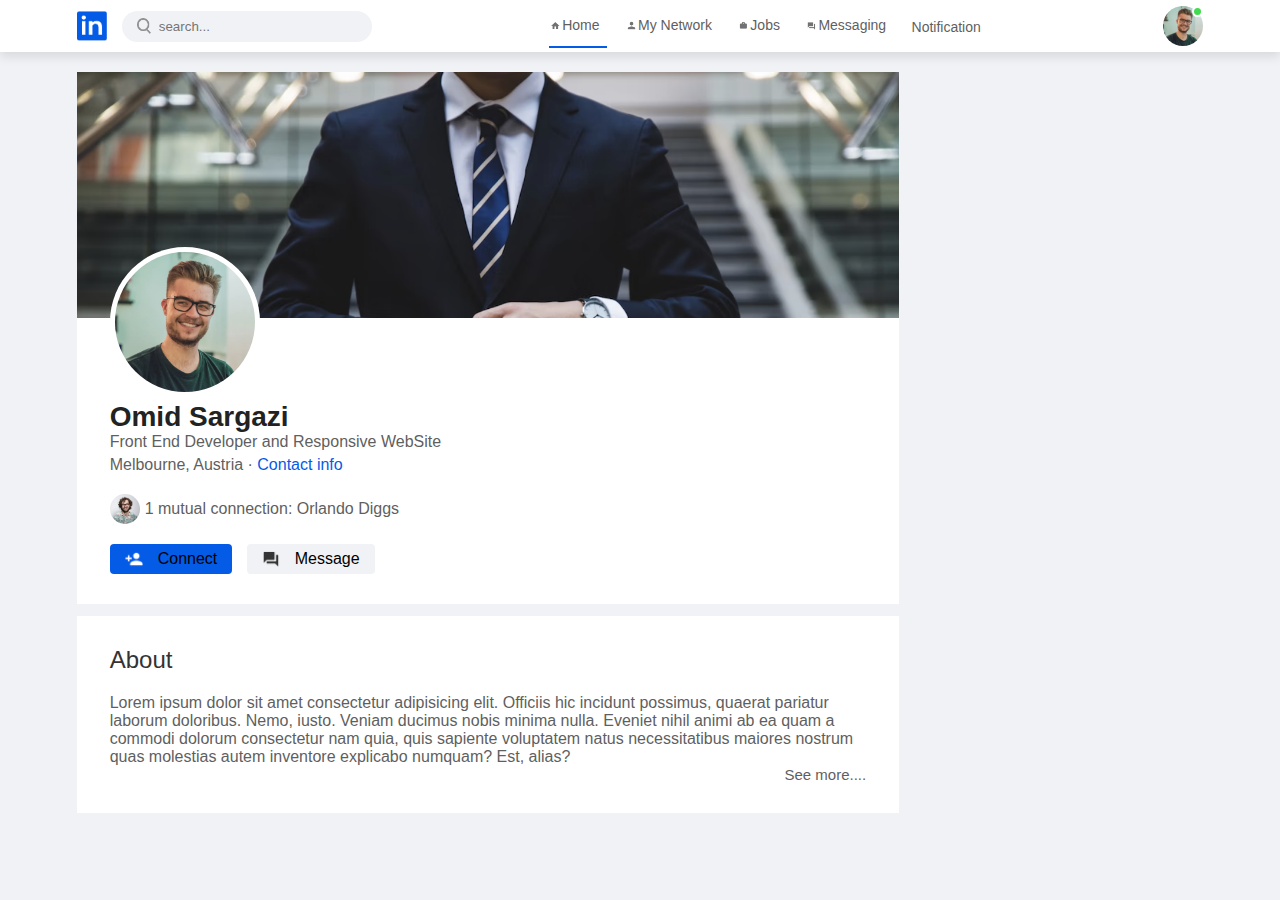
==== profile.html @ cab13033 "create about section in profile page" ====
<!DOCTYPE html>
<html lang="en">
<head>
    <meta charset="UTF-8">
    <meta name="viewport" content="width=device-width, initial-scale=1.0">
    <title>Document</title>
    <link rel="stylesheet" href="style.css">
</head>
<body>
    <nav class="navbar">
        <div class="nav-left">
            <a href="index.html" class="logo"><img src="./images/logo.png" alt=""></a>

            <div class="search-box">
                <img src="./images/search.png" alt="">
                <input type="text" placeholder="search...">
            </div>
        </div>
        <div class="nav-center">
            <ul>
                <li><a href="" class="active-link" ><img src="./images/home.png" alt=""><span>Home</span></a></li>
                <li><a href=""><img src="./images/network.png" alt=""><span>My Network</span></a></li>
                <li><a href=""><img src="./images/jobs.png" alt=""><span>Jobs</span></a></li>
                <li><a href=""><img src="./images/message.png" alt=""><span>Messaging</span></a></li>
                <li><a href="./images/notification.png"><span>Notification</span></a></li>
            </ul>
        </div>
        <div class="nav-right">
            <div class="online">
                <img onclick="toggleMenu()" src="./images/user-1.png" class="nav-profile-img" alt="">
            </div>
        </div>

        <!----------------------- profile-drop-down-menu------------------- -->
        <div class="profile-menu-wrap" id="profileMenu">
            <div class="profile-menu">
                <div class="user-info">
                    <img src="./images/user-1.png" alt="">
                    <div>
                        <h3>Omid Sargazi</h3>
                        <a href="">See Your Profile</a>
                    </div>
                </div>
                <hr/>
                <a href="" class="profile-menu-link">
                    <img src="./images/feedback.png" alt="">
                    <p>Give Feedback</p>
                    <span>></span>
                </a>
                <a href="" class="profile-menu-link">
                    <img src="./images/setting.png" alt="">
                    <p>Settings & Privacy</p>
                    <span>></span>
                </a>
                <a href="" class="profile-menu-link">
                    <img src="./images/help.png" alt="">
                    <p>Help & Support</p>
                    <span>></span>
                </a>
                <a href="" class="profile-menu-link">
                    <img src="./images/display.png" alt="">
                    <p>Display & Accessibility</p>
                    <span>></span>
                </a>
                <a href="" class="profile-menu-link">
                    <img src="./images/logout.png" alt="">
                    <p>Logout</p>
                    <span>></span>
                </a>
            </div>
        </div>
    </nav>

    <div class="container">
        <div class="profile-main">
            <div class="profile-container">
                <img src="./images/cover-pic.png" width="100%" alt="">
                <div class="profile-container-inner">
                    <img src="./images/user-1.png" class="profile-pic" alt="">
                    <h1>Omid Sargazi</h1>
                    <b>Front End Developer and Responsive WebSite</b>
                    <p>Melbourne, Austria &middot; <a href="">Contact info</a></p>
                    <div class="mutual-connection">
                        <img src="./images/user-2.png" alt="">
                        <span>1 mutual connection: Orlando Diggs </span>
                    </div>
                    <div class="profile-btn">
                        <a class="primary-btn" href=""><img src="./images/connect.png" alt="">Connect</a>
                        <a href=""><img src="./images/chat.png" alt="">Message</a>
                    </div>
                </div>
            </div>
            <div class="profile-desc">
                <h2>About</h2>
                <p>Lorem ipsum dolor sit amet consectetur adipisicing elit. Officiis hic incidunt possimus, quaerat pariatur laborum doloribus. Nemo, iusto. Veniam ducimus nobis minima nulla. Eveniet nihil animi ab ea quam a commodi dolorum consectetur nam quia, quis sapiente voluptatem natus necessitatibus maiores nostrum quas molestias autem inventore explicabo numquam? Est, alias?</p>
                <a href="" class="see-more-link">See more....</a>
            </div>
        </div>
        <div class="profile-sidebar"></div>
    </div>
    <script src="script.js"></script>
</body>
</html>
---- style.css ----
* {
  margin: 0;
  padding: 0;
  font-family: "Poppins", sans-serif;
  box-sizing: border-box;
}
body {
  background: #f0f2f5;
  color: #5f5f5f;
}
a {
  text-decoration: none;
  color: #5f5f5f;
}

/* Navbar */

.navbar {
  display: flex;
  align-items: center;
  justify-content: space-between;
  background: #fff;
  padding: 6px 6%;
  position: sticky;
  top: 0;
  z-index: 10;
  box-shadow: 0 5px 10px rgba(0, 0, 0, 0.1);
}

.logo img {
  width: 30px;
  margin-right: 15px;
  display: block;
}
.nav-center ul li {
  display: inline-block;
  list-style: none;
}
.nav-center ul li a {
  display: flex;
  align-items: center;
  font-size: 14px;
  margin: 5px 8px;
  padding-right: 5px;
  position: relative;
}
.nav-center ul li a img {
  width: 13px;
}

.nav-center ul li a::after {
  content: "";
  border: 1px solid #045be6;
  width: 100%;
  bottom: -15px;
  left: 0;
  position: absolute;
  opacity: 0;
  transition: all 0.3s;
}
.nav-center ul li a:hover::after,
.nav-center ul li a.active-link::after {
  opacity: 1;
}

.nav-profile-img {
  width: 40px;
  border-radius: 50%;
  display: block;
  cursor: pointer;
  /* position: relative; */
}

.online {
  position: relative;
}
.online::after {
  content: "";
  width: 7px;
  height: 7px;
  border: 2px solid #fff;
  border-radius: 50%;
  right: 0;
  top: 0;
  background: #41db51;
  position: absolute;
}

.search-box {
  background: #f0f2f5;
  width: 250px;
  border-radius: 20px;
  display: flex;
  align-items: center;
  padding: 0 15px;
}
.nav-left {
  display: flex;
  align-items: center;
}
.search-box img {
  width: 14px;
  cursor: pointer;
}
.search-box input {
  width: 100%;
  background: transparent;
  padding: 8px;
  outline: none;
  border: 0;
}
/* Nav End */
/* content */

.container {
  padding: 20px 6%;
  display: flex;
  flex-wrap: wrap;
  justify-content: space-between;
}
/* left sidebar */

.left-sidebar {
  position: sticky;
  flex-basis: 25%;
  align-self: flex-start;
  top: 73px;
}
.sidebar-profile-box {
  background: #fff;
}
.sidebar-profile-info {
  padding: 0 25px;
}
.sidebar-profile-info img {
  width: 90px;
  border-radius: 50%;
  background: #fff;
  padding: 4px;
  margin-top: -45px;
}

.sidebar-profile-info h1 {
  font-size: 20px;
  font-weight: 600;
  color: #222;
}
.sidebar-profile-info h3 {
  font-size: 13px;
  font-weight: 500;
  color: #777;
}
.sidebar-profile-info ul {
  list-style: none;
  margin: 20px 0;
  padding: 10px 0;
}
.sidebar-profile-info ul li {
  width: 100%;
  margin: 5px 0;
  font-size: 13px;
}

.sidebar-profile-info ul li span {
  float: right;
  color: #045be6;
}
.sidebar-profile-link {
  display: flex;
  align-items: center;
  border-top: 1px solid #ccc;
}
.sidebar-profile-link a {
  flex-basis: 50%;
  display: flex;
  align-items: center;
  justify-content: center;
  padding: 15px 0;
  font-size: 13px;
  border-left: 1px solid #ccc;
}
.sidebar-profile-link a:first-child {
  border-right: 0;
}

.sidebar-profile-link a img {
  width: 20px;
  margin-right: 10px;
}
.sidebar-activity {
  background: #fff;
  padding: 5px 25px;
  margin: 12px 0;
}
.sidebar-activity h3 {
  color: #777;
  font-size: 14px;
  font-weight: 500;
  margin: 20px 0 10px;
}
.sidebar-activity a {
  display: flex;
  align-items: center;
  font-size: 12px;
  font-weight: 500;
  color: #888;
  margin: 3px 0;
}
.sidebar-activity a img {
  width: 20px;
  margin-right: 10px;
}
.discover-more-link {
  border-top: 1px solid #ccc;
  text-align: center;
  margin-top: 20px;
  margin-left: -25px;
  margin-right: -25px;
}
.discover-more-link a {
  color: #045be6;
  display: inline-block;
  margin: 10px 0;
}
/* -----------right sidebar------------ */
.right-sidebar {
  flex-basis: 25%;
  align-self: flex-start;
  position: sticky;
  top: 73px;
}

.sidebar-news {
  background: #fff;
  padding: 10px 25px;
}
.info-icon {
  width: 15px;
  float: right;
  margin-right: 15px;
}

.sidebar-news h3 {
  font-size: 18px;
  font-weight: 600;
  color: #333;
  margin: 10px 0 30px;
}
.sidebar-news a {
  display: block;
  font-size: 12px;
  font-weight: 600;
  margin-top: 10px;
  margin-bottom: -3px;
}
.sidebar-news span {
  font-size: 12px;
}
.sidebar-news .read-more-link {
  color: #045be6;
  font-weight: 500;
  margin: 20px 0 10px;
}

.sidebart-ad {
  background: #fff;
  padding: 15ps 25px;
  text-align: center;
  margin: 12px 0;
  font-size: 12px;
}
.sidebart-ad img {
  width: 60px;
  border-radius: 50%;
  margin: 4px;
}
.sidebart-ad small {
  float: right;
  font-weight: 500;
}
.sidebart-ad p {
  padding-top: 30px;
  margin-top: 30px;
  margin-bottom: 10px;
}
.sidebart-ad b {
  display: block;
  font-weight: 500;
  margin-top: 10px;
}
.sidebart-ad .ad-link {
  display: inline-block;
  border: 1px solid #045be6;
  border-radius: 30px;
  padding: 5px 15px;
  color: #045be6;
  font-weight: 500;
  margin: 20px auto 10px;
}
/* ----------main sidebar-------------  */
.main-content {
  flex-basis: 47%;
}
.create-post {
  background: #fff;
}
.create-post-input {
  padding: 20px 25px 10px;
  display: flex;
  align-items: flex-start;
}
.create-post-input img {
  width: 35px;
  border-radius: 50%;
  margin-right: 10px;
}

.create-post-input textarea {
  width: 100%;
  border: 0;
  outline: none;
  resize: none;
  background: transparent;
  margin-top: 8px;
}
.create-post-links {
  display: flex;
  align-items: flex-start;
}
.create-post-links li {
  list-style: none;
  border-top: 1px solid #ccc;
  border-right: 1px solid #ccc;
  flex-basis: 25%;
  height: 40px;
  font-size: 13px;
  display: flex;
  align-items: center;
  justify-content: center;
  cursor: pointer;
  background: #fff;
}
.create-post-links li img {
  width: 15px;
  margin-right: 5px;
}
.create-post-links li:last-child {
  background: #045be6;
  color: #fff;
  border-top: 0;
  border-right: 0;
}
.sort-by {
  display: flex;
  align-items: center;
  margin: 10px 0;
}
.sort-by hr {
  flex: 1;
  height: 1px;
  border: 0;
  background: #ccc;
}
.sort-by p {
  font-size: 13px;
  padding-left: 5xp;
}
.sort-by span {
  font-weight: 600;
  cursor: pointer;
}
.sort-by span img {
  width: 12px;
  margin-left: 5px;
}
.post {
  background: #fff;
  padding: 20px 25px 5px;
  margin: 5px 0 15px;
}
.post-author {
  display: flex;
  align-items: flex-start;
  margin-bottom: 20px;
}

.post-author img {
  width: 35px;
  border-radius: 50%;
  margin-right: 10px;
  margin-top: 5px;
}
.post-author h1 {
  font-size: 18px;
  font-weight: 600;
  color: #ccc;
}
.post-author small {
  display: block;
  margin-bottom: -2px;
}
.post p {
  font-size: 14px;
  margin-bottom: 15px;
}
.post-stats {
  display: flex;
  flex-wrap: wrap;
  align-items: center;
  justify-content: space-between;
  font-size: 12px;
  border-bottom: 1px solid #ccc;
  padding-bottom: 6px;
}
.post-stats div {
  display: flex;
  align-items: center;
  gap: 15px;
}
.post-stats img {
  width: 15px;
  margin-right: -5px;
}
.liked-user {
  margin-left: 10px;
}
.post-activity {
  display: flex;
  align-items: center;
  justify-content: space-between;
  padding: 10px 0;
  font-size: 14px;
  font-weight: 500;
}
.post-activity div {
  display: flex;
  align-items: center;
}

.post-activity-user-icon {
  width: 22px;
  border-radius: 50%;
}
.post-activity-arrow-icon {
  width: 12px;
  margin-left: 1px;
}
.post-activety-link img {
  width: 18px;
  margin-right: 10px;
}
.post-image-arrow {
  gap: 15px;
}

/* ----------main sidebar close-------------  */

.sidebar-useful-links {
  padding: 15px 25px;
  text-align: center;
}
.sidebar-useful-links a {
  display: inline-block;
  font-size: 14px;
  margin: 4px 2px;
}

.copuright-msg {
  display: flex;
  align-items: center;
  justify-content: center;
  font-size: 12px;
  margin-top: 10px;
  font-weight: 500;
}
.copuright-msg img {
  width: 18px;
  margin-right: 4px;
}
/* Main Content */
/* Profile drop down menu */
.profile-menu-wrap {
  position: absolute;
  top: 100%;
  right: 5%;
  width: 320px;
  max-height: 0;
  overflow: hidden;
  transition: max-height 0.5s;
}
.profile-menu-wrap.open-menu {
  max-height: 400px;
}
.profile-menu {
  background: black;
  color: #ccc;
  margin: 10px;
  padding: 20px;
}
.user-info {
  display: flex;
  align-items: center;
}
.user-info img {
  width: 50px;
  border-radius: 50%;
  margin-right: 15px;
}
.user-info h3 {
  font-weight: 500;
  margin-bottom: -7px;
}
.user-info a {
  color: #c9dbf8;
  font-size: 13px;
}

.profile-menu hr {
  border: 0;
  height: 1px;
  width: 100%;
  background: #fff;
  margin: 15px 0 10px;
}
.profile-menu-link {
  display: flex;
  align-items: center;
  color: #fff;
  margin: 12px 0;
  font-size: 14px;
}
.profile-menu-link p {
  width: 100%;
}
.profile-menu-link img {
  width: 35px;
  border-radius: 50%;
  margin-right: 15px;
}

/*---------------------- Profile Page----------------- */

.profile-main {
  flex-basis: 73%;
}

.profile-sidebar {
  flex: 25px;
  align-self: flex-start;
  position: sticky;
  top: 73%;
}
.profile-container {
  background: #fff;
}
.profile-container-inner {
  padding: 0 4% 10px;
}
.profile-pic {
  width: 150px;
  border-radius: 50%;
  margin-top: -75px;
  padding: 5px;
  background: white;
}
.profile-container h1 {
  font-size: 28px;
  font-weight: 600;
  color: #222;
}
.profile-container b {
  font-weight: 500;
}
.profile-container p {
  margin-top: 5px;
}
.profile-container a {
  color: #045be6;
  font-weight: 500;
}

.mutual-connection {
  display: flex;
  align-items: center;
  margin: 20px 0;
}

.mutual-connection img {
  width: 30px;
  border-radius: 50%;
  margin-right: 5px;
}
.profile-btn {
  margin: 20px 0;
}
.profile-btn a {
  display: inline-flex;
  align-items: center;
  background: #f0f2f5;
  padding: 6px 15px;
  border-radius: 4px;
  margin-right: 10px;
  color: black;
}
.profile-btn a img {
  width: 18px;
  margin-right: 15px;
  color: white;
}
.profile-btn .primary-btn {
  background: #045be6;
}

.profile-desc {
  background: white;
  padding: 20px 4% 30px;
  margin: 12px 0;
}

.profile-desc h2 {
  color: #333;
  margin: 10px 0 20px;
  font-weight: 500;
}
.see-more-link {
  display: block;
  text-align: right;
  font-size: 15px;
}

.
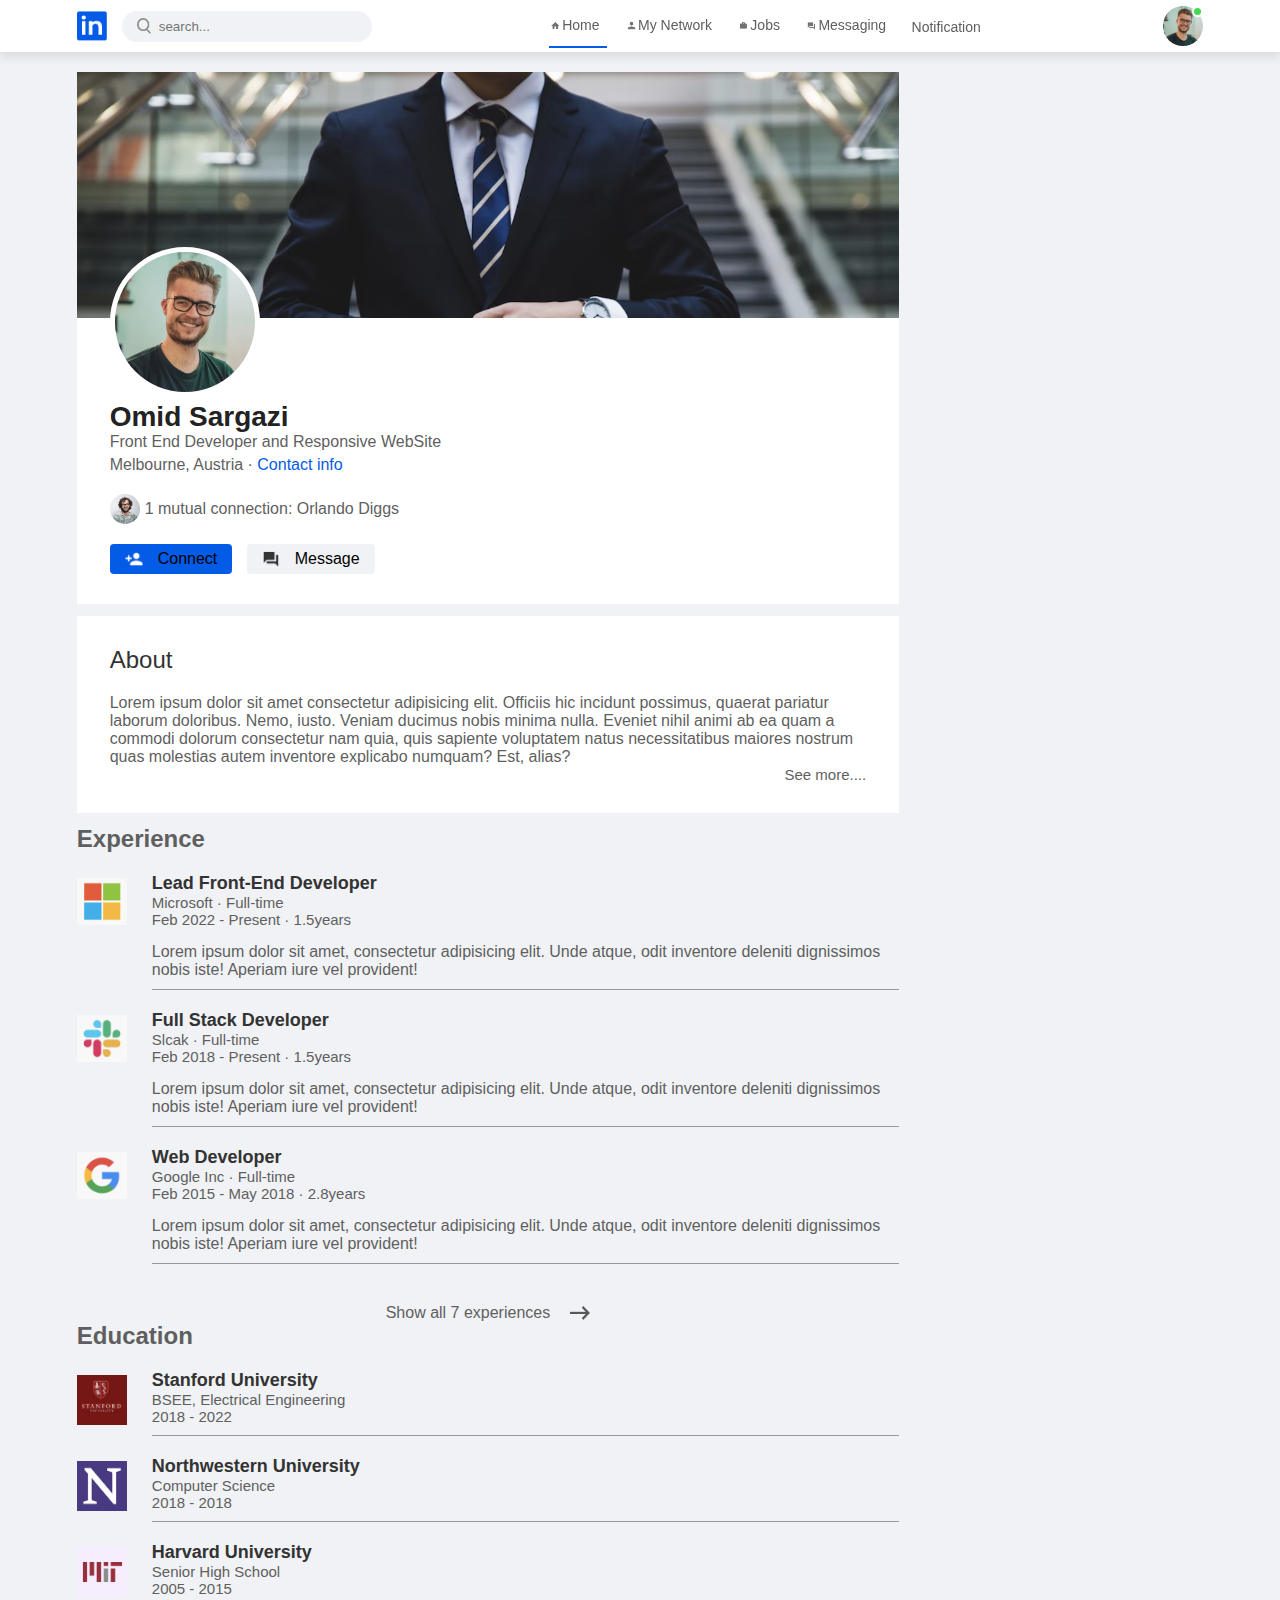
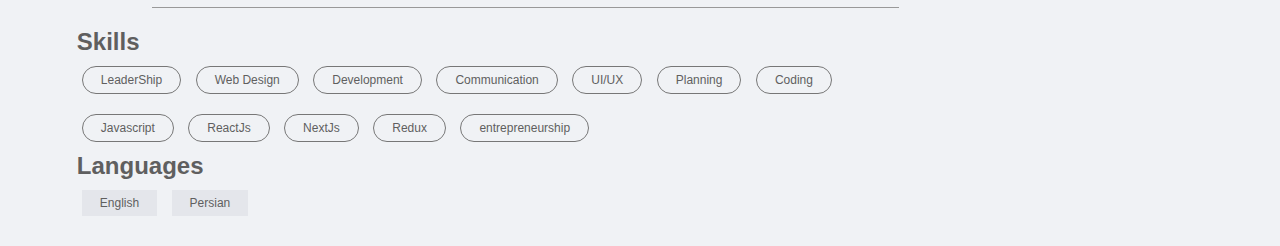
==== commit 5b5bc8c6: "complete main section of profile" ====
--- a/profile.html
+++ b/profile.html
@@ -95,6 +95,93 @@
                 <p>Lorem ipsum dolor sit amet consectetur adipisicing elit. Officiis hic incidunt possimus, quaerat pariatur laborum doloribus. Nemo, iusto. Veniam ducimus nobis minima nulla. Eveniet nihil animi ab ea quam a commodi dolorum consectetur nam quia, quis sapiente voluptatem natus necessitatibus maiores nostrum quas molestias autem inventore explicabo numquam? Est, alias?</p>
                 <a href="" class="see-more-link">See more....</a>
             </div>
+            <div class="profile-description">
+                <h2>Experience</h2>
+                <div class="profile-desc-row">
+                    <img src="./images/microsoft.png" alt="">
+                    <div>
+                        <h3>Lead Front-End Developer</h3>
+                        <b>Microsoft &middot; Full-time</b>
+                        <b>Feb 2022 - Present &middot; 1.5years</b>
+                        <p>Lorem ipsum dolor sit amet, consectetur adipisicing elit. Unde atque, odit inventore deleniti dignissimos nobis iste! Aperiam iure vel provident!</p>
+                        <hr/> 
+                    </div>
+                </div>
+                <div class="profile-desc-row">
+                    <img src="./images/slack.png" alt="">
+                    <div>
+                        <h3>Full Stack Developer</h3>
+                        <b>Slcak &middot; Full-time</b>
+                        <b>Feb 2018 - Present &middot; 1.5years</b>
+                        <p>Lorem ipsum dolor sit amet, consectetur adipisicing elit. Unde atque, odit inventore deleniti dignissimos nobis iste! Aperiam iure vel provident!</p>
+                        <hr/> 
+                    </div>
+                </div>
+                <div class="profile-desc-row">
+                    <img src="./images/google.png" alt="">
+                    <div>
+                        <h3>Web Developer</h3>
+                        <b>Google Inc &middot; Full-time</b>
+                        <b>Feb 2015 - May 2018 &middot; 2.8years</b>
+                        <p>Lorem ipsum dolor sit amet, consectetur adipisicing elit. Unde atque, odit inventore deleniti dignissimos nobis iste! Aperiam iure vel provident!</p>
+                        <hr/> 
+                    </div>
+                </div>
+    
+
+                <a href="" class="experirnce-link">Show all 7 experiences <img src="./images/right-arrow.png" alt=""></a>
+
+            </div>
+            <div class="profile-description">
+                <h2>Education</h2>
+                <div class="profile-desc-row">
+                    <img src="./images/stanford.png" alt="">
+                    <div>
+                        <h3>Stanford University </h3>
+                        <b>BSEE, Electrical Engineering</b>
+                        <b>2018 - 2022</b>
+                        <hr/>
+                    </div>
+                </div>
+                <div class="profile-desc-row">
+                    <img src="./images/north.png" alt="">
+                    <div>
+                        <h3>Northwestern University </h3>
+                        <b>Computer Science</b>
+                        <b>2018 - 2018</b>
+                        <hr/>
+                    </div>
+                </div>
+                <div class="profile-desc-row">
+                    <img src="./images/mit.png" alt="">
+                    <div>
+                        <h3>Harvard University </h3>
+                        <b>Senior High School</b>
+                        <b>2005 - 2015</b>
+                        <hr/>
+                    </div>
+                </div>
+            </div>
+            <div class="profile-description">
+                <h2>Skills</h2>
+                <a href="" class="skills-btn">LeaderShip</a>
+                <a href="" class="skills-btn">Web Design</a>
+                <a href="" class="skills-btn">Development</a>
+                <a href="" class="skills-btn">Communication</a>
+                <a href="" class="skills-btn">UI/UX</a>
+                <a href="" class="skills-btn">Planning</a>
+                <a href="" class="skills-btn">Coding</a>
+                <a href="" class="skills-btn">Javascript</a>
+                <a href="" class="skills-btn">ReactJs</a>
+                <a href="" class="skills-btn">NextJs</a>
+                <a href="" class="skills-btn">Redux</a>
+                <a href="" class="skills-btn">entrepreneurship</a>
+            </div>
+            <div class="profile-description">
+                <h2>Languages</h2>
+                <a href="" class="lan-btn">English</a>
+                <a href="" class="lan-btn">Persian</a>
+            </div>
         </div>
         <div class="profile-sidebar"></div>
     </div>
--- a/style.css
+++ b/style.css
@@ -627,5 +627,65 @@
   text-align: right;
   font-size: 15px;
 }
-
-.+.profile-desc-row {
+  display: flex;
+  align-items: flex-start;
+  margin: 20px 0;
+}
+.profile-desc-row img {
+  width: 50px;
+  margin-right: 25px;
+  margin-top: 5px;
+}
+.profile-desc-row div {
+  width: 100%;
+}
+.profile-desc-row h3 {
+  font-size: 18px;
+  font-weight: 600;
+  color: #333;
+}
+
+.profile-desc-row b {
+  display: block;
+  font-weight: 500;
+  font-size: 15px;
+}
+.profile-desc-row p {
+  margin-top: 15px;
+}
+.profile-desc-row hr {
+  border: 0;
+  border-bottom: 1px solid #999;
+  margin-top: 10px;
+}
+
+.experirnce-link {
+  display: flex;
+  align-items: center;
+  justify-content: center;
+  padding-top: 20px;
+  font-weight: 500;
+}
+.experirnce-link img {
+  width: 20px;
+  margin-left: 20px;
+}
+.skills-btn {
+  display: inline-block;
+  margin: 10px 5px;
+  padding: 6px 18px;
+  border: 1px solid #777;
+  border-radius: 30px;
+  font-size: 12px;
+  font-weight: 500;
+}
+
+.lan-btn {
+  display: inline-block;
+  margin: 10px 5px;
+  padding: 6px 18px;
+  background: #e4e6eb;
+  font-size: 12px;
+  font-weight: 500;
+}
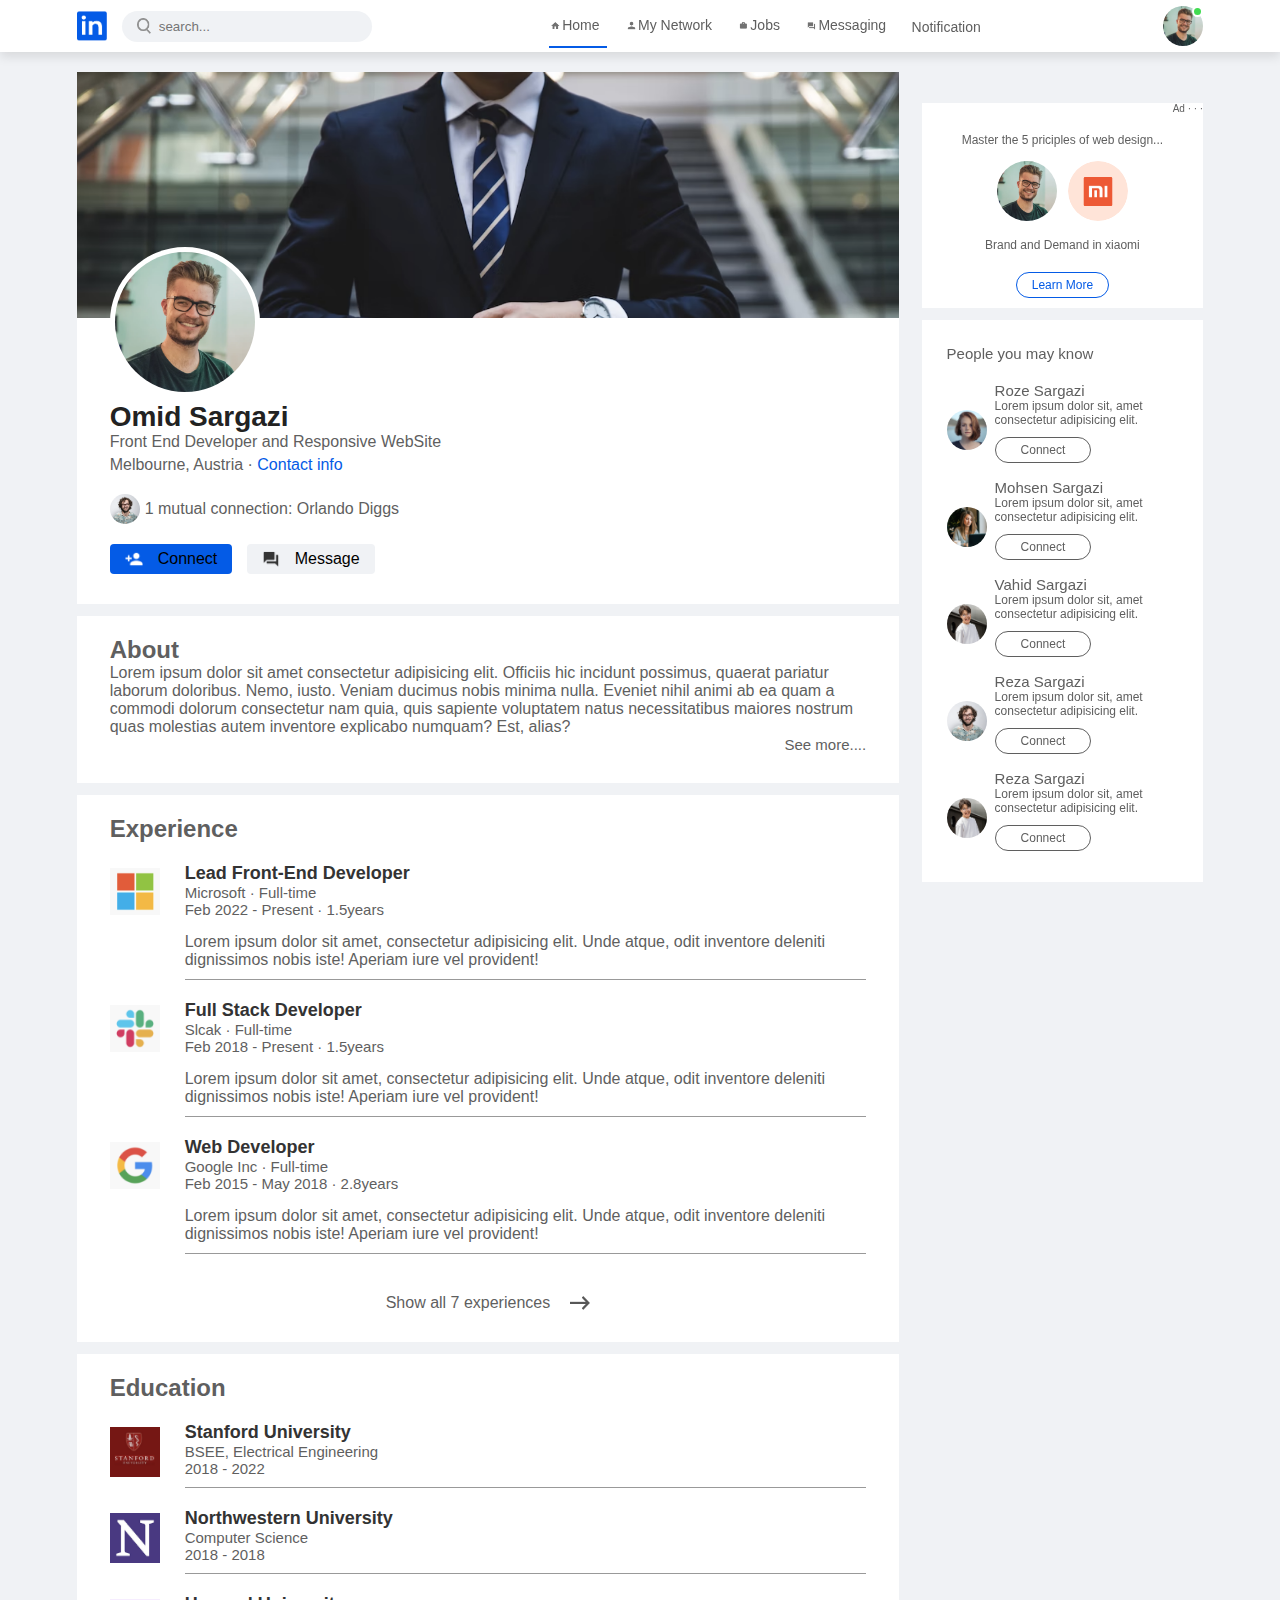
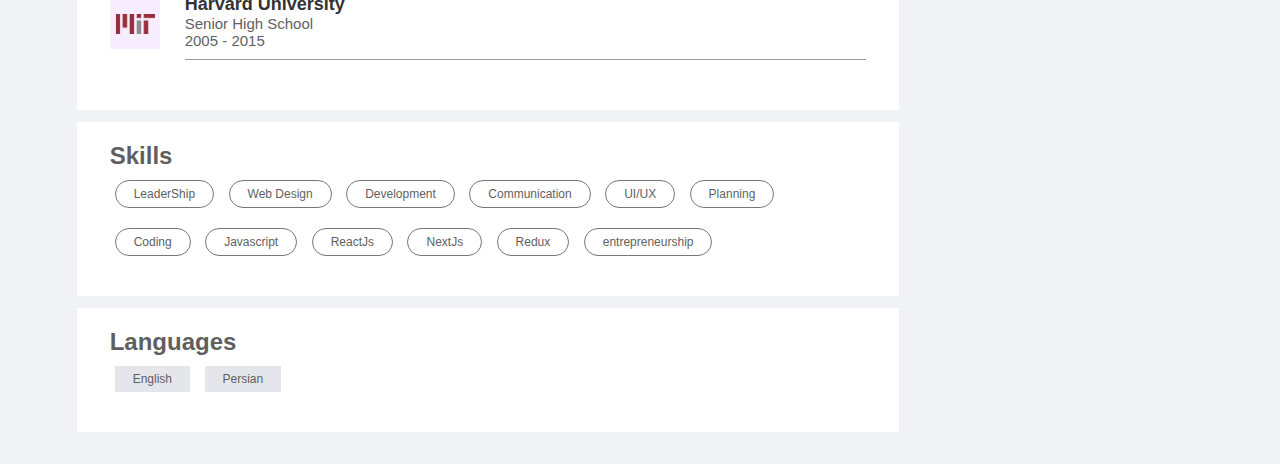
==== commit 2acb72bc: "complete sidebar section in profile page" ====
--- a/profile.html
+++ b/profile.html
@@ -95,7 +95,7 @@
                 <p>Lorem ipsum dolor sit amet consectetur adipisicing elit. Officiis hic incidunt possimus, quaerat pariatur laborum doloribus. Nemo, iusto. Veniam ducimus nobis minima nulla. Eveniet nihil animi ab ea quam a commodi dolorum consectetur nam quia, quis sapiente voluptatem natus necessitatibus maiores nostrum quas molestias autem inventore explicabo numquam? Est, alias?</p>
                 <a href="" class="see-more-link">See more....</a>
             </div>
-            <div class="profile-description">
+            <div class="profile-desc">
                 <h2>Experience</h2>
                 <div class="profile-desc-row">
                     <img src="./images/microsoft.png" alt="">
@@ -132,7 +132,7 @@
                 <a href="" class="experirnce-link">Show all 7 experiences <img src="./images/right-arrow.png" alt=""></a>
 
             </div>
-            <div class="profile-description">
+            <div class="profile-desc">
                 <h2>Education</h2>
                 <div class="profile-desc-row">
                     <img src="./images/stanford.png" alt="">
@@ -162,7 +162,7 @@
                     </div>
                 </div>
             </div>
-            <div class="profile-description">
+            <div class="profile-desc">
                 <h2>Skills</h2>
                 <a href="" class="skills-btn">LeaderShip</a>
                 <a href="" class="skills-btn">Web Design</a>
@@ -177,13 +177,68 @@
                 <a href="" class="skills-btn">Redux</a>
                 <a href="" class="skills-btn">entrepreneurship</a>
             </div>
-            <div class="profile-description">
+            <div class="profile-desc">
                 <h2>Languages</h2>
                 <a href="" class="lan-btn">English</a>
                 <a href="" class="lan-btn">Persian</a>
             </div>
         </div>
-        <div class="profile-sidebar"></div>
+        <!-- --------------profile-sidebar----------------- -->
+        <div class="profile-sidebar">
+            <div class="sidebart-ad">
+                <small>Ad &middot; &middot; &middot;</small>
+                <p>Master the 5 priciples of web design...</p>
+                <div>
+                    <img src="./images/user-1.png" alt="">
+                    <img src="./images/mi-logo.png" alt="">
+                </div>
+                <b>Brand and Demand in xiaomi</b>
+                <a href="" class="ad-link">Learn More</a>
+            </div>
+            <div class="sidebar-peopel">
+                <h3>People you may know</h3>
+                <div class="sidebar-peopel-row">
+                    <img src="./images/user-3.png" alt="">
+                    <div>
+                        <h2>Roze Sargazi</h2>
+                        <p>Lorem ipsum dolor sit, amet consectetur adipisicing elit.</p>
+                        <a href="">Connect</a>
+                    </div>
+                </div>
+                <div class="sidebar-peopel-row">
+                    <img src="./images/user-4.png" alt="">
+                    <div>
+                        <h2>Mohsen Sargazi</h2>
+                        <p>Lorem ipsum dolor sit, amet consectetur adipisicing elit.</p>
+                        <a href="">Connect</a>
+                    </div>
+                </div>
+                <div class="sidebar-peopel-row">
+                    <img src="./images/user-5.png" alt="">
+                    <div>
+                        <h2>Vahid Sargazi</h2>
+                        <p>Lorem ipsum dolor sit, amet consectetur adipisicing elit.</p>
+                        <a href="">Connect</a>
+                    </div>
+                </div>
+                <div class="sidebar-peopel-row">
+                    <img src="./images/user-2.png" alt="">
+                    <div>
+                        <h2>Reza Sargazi</h2>
+                        <p>Lorem ipsum dolor sit, amet consectetur adipisicing elit.</p>
+                        <a href="">Connect</a>
+                    </div>
+                </div>
+                <div class="sidebar-peopel-row">
+                    <img src="./images/user-5.png" alt="">
+                    <div>
+                        <h2>Reza Sargazi</h2>
+                        <p>Lorem ipsum dolor sit, amet consectetur adipisicing elit.</p>
+                        <a href="">Connect</a>
+                    </div>
+                </div>
+            </div>
+        </div>
     </div>
     <script src="script.js"></script>
 </body>
--- a/style.css
+++ b/style.css
@@ -545,10 +545,10 @@
 }
 
 .profile-sidebar {
-  flex: 25px;
+  flex-basis: 25%;
   align-self: flex-start;
   position: sticky;
-  top: 73%;
+  top: 73px;
 }
 .profile-container {
   background: #fff;
@@ -616,8 +616,7 @@
   padding: 20px 4% 30px;
   margin: 12px 0;
 }
-
-.profile-desc h2 {
+.profile-de .profile-desc h2 {
   color: #333;
   margin: 10px 0 20px;
   font-weight: 500;
@@ -689,3 +688,42 @@
   font-size: 12px;
   font-weight: 500;
 }
+/* profile right sidebar */
+.profile-sidebar .sidebart-ad {
+  margin: 0;
+}
+.sidebar-peopel {
+  background: white;
+  padding: 15px 25px;
+  margin: 12px 0;
+  font-size: 12px;
+}
+
+.sidebar-peopel h3 {
+  font-size: 15px;
+  font-weight: 500;
+  margin: 10px 0 20px;
+}
+.sidebar-peopel-row {
+  display: flex;
+  align-items: center;
+  margin: 6px 0;
+}
+.sidebar-peopel-row img {
+  width: 40px;
+  border-radius: 50%;
+  margin-right: 8px;
+  margin-top: 5px;
+}
+.sidebar-peopel-row h2 {
+  font-weight: 500;
+  font-size: 15px;
+}
+.sidebar-peopel-row a {
+  display: inline-block;
+  margin: 10px 0;
+  padding: 5px 25px;
+  border: 1px solid #5f5f5f;
+  border-radius: 30px;
+  font-weight: 500;
+}
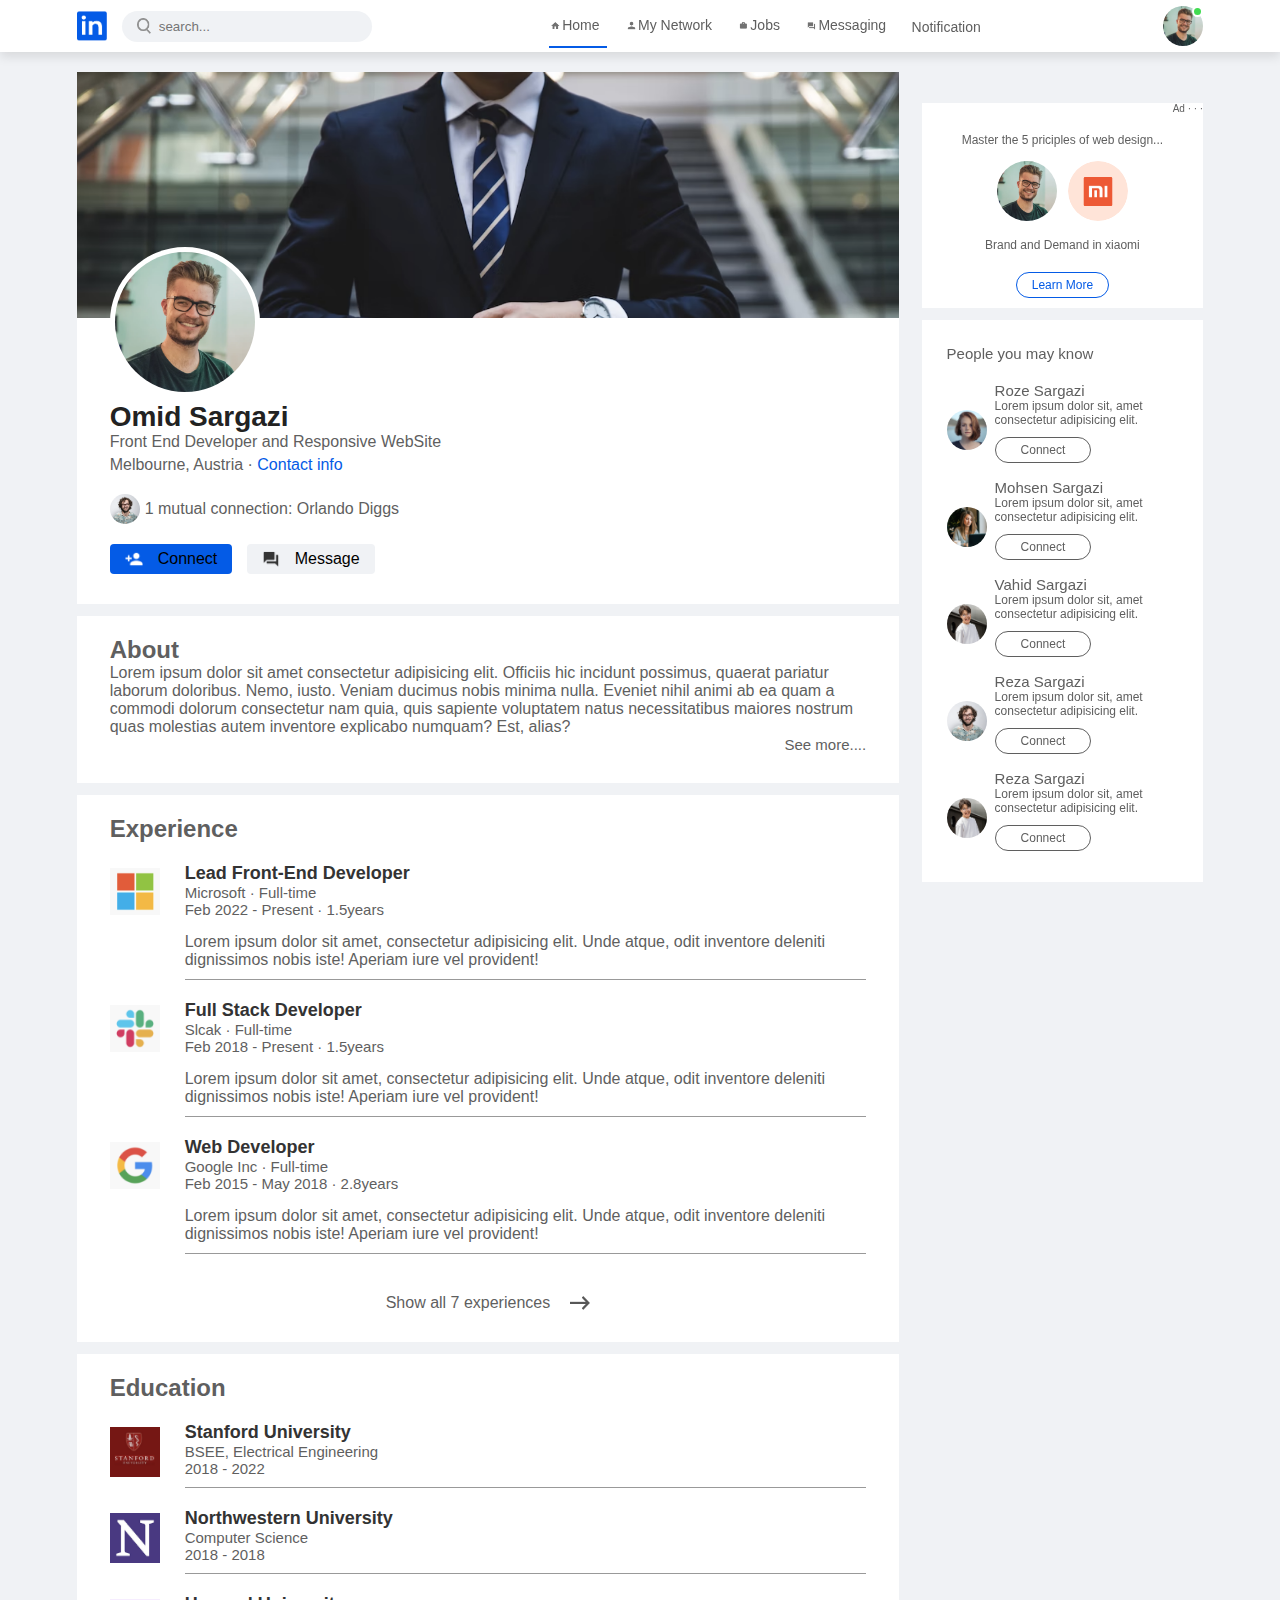
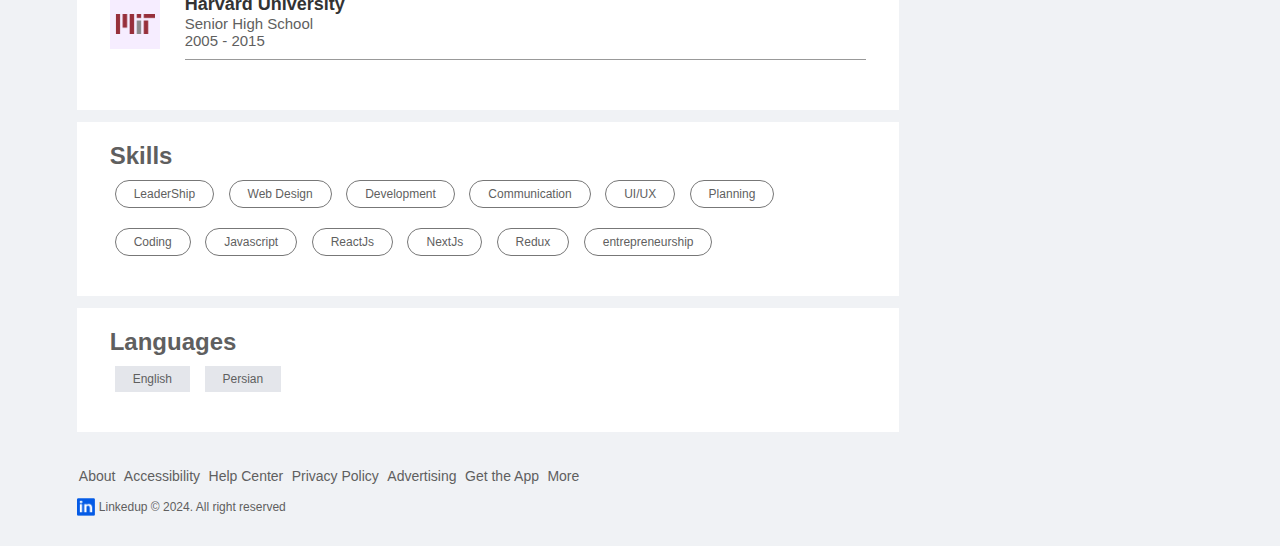
==== commit 76d6903d: "add footer to profile page" ====
--- a/profile.html
+++ b/profile.html
@@ -240,6 +240,21 @@
             </div>
         </div>
     </div>
+    <div class="profile-footer">
+        <div class="sidebar-useful-links">
+            <a href="">About</a>
+            <a href="">Accessibility</a>
+            <a href="">Help Center</a>
+            <a href="">Privacy Policy</a>
+            <a href="">Advertising</a>
+            <a href="">Get the App</a>
+            <a href="">More</a>
+            <div class="copuright-msg">
+                <img src="./images/logo.png" alt="">
+                <p>Linkedup &#169 2024. All right reserved </p>
+            </div>
+        </div>
+    </div>
     <script src="script.js"></script>
 </body>
 </html>--- a/style.css
+++ b/style.css
@@ -727,3 +727,14 @@
   border-radius: 30px;
   font-weight: 500;
 }
+.profile-footer {
+  padding: 0 6% 30px;
+}
+
+.profile-footer .sidebar-useful-links {
+  text-align: left;
+  padding: 0;
+}
+.profile-footer .copuright-msg {
+  justify-content: flex-start;
+}
